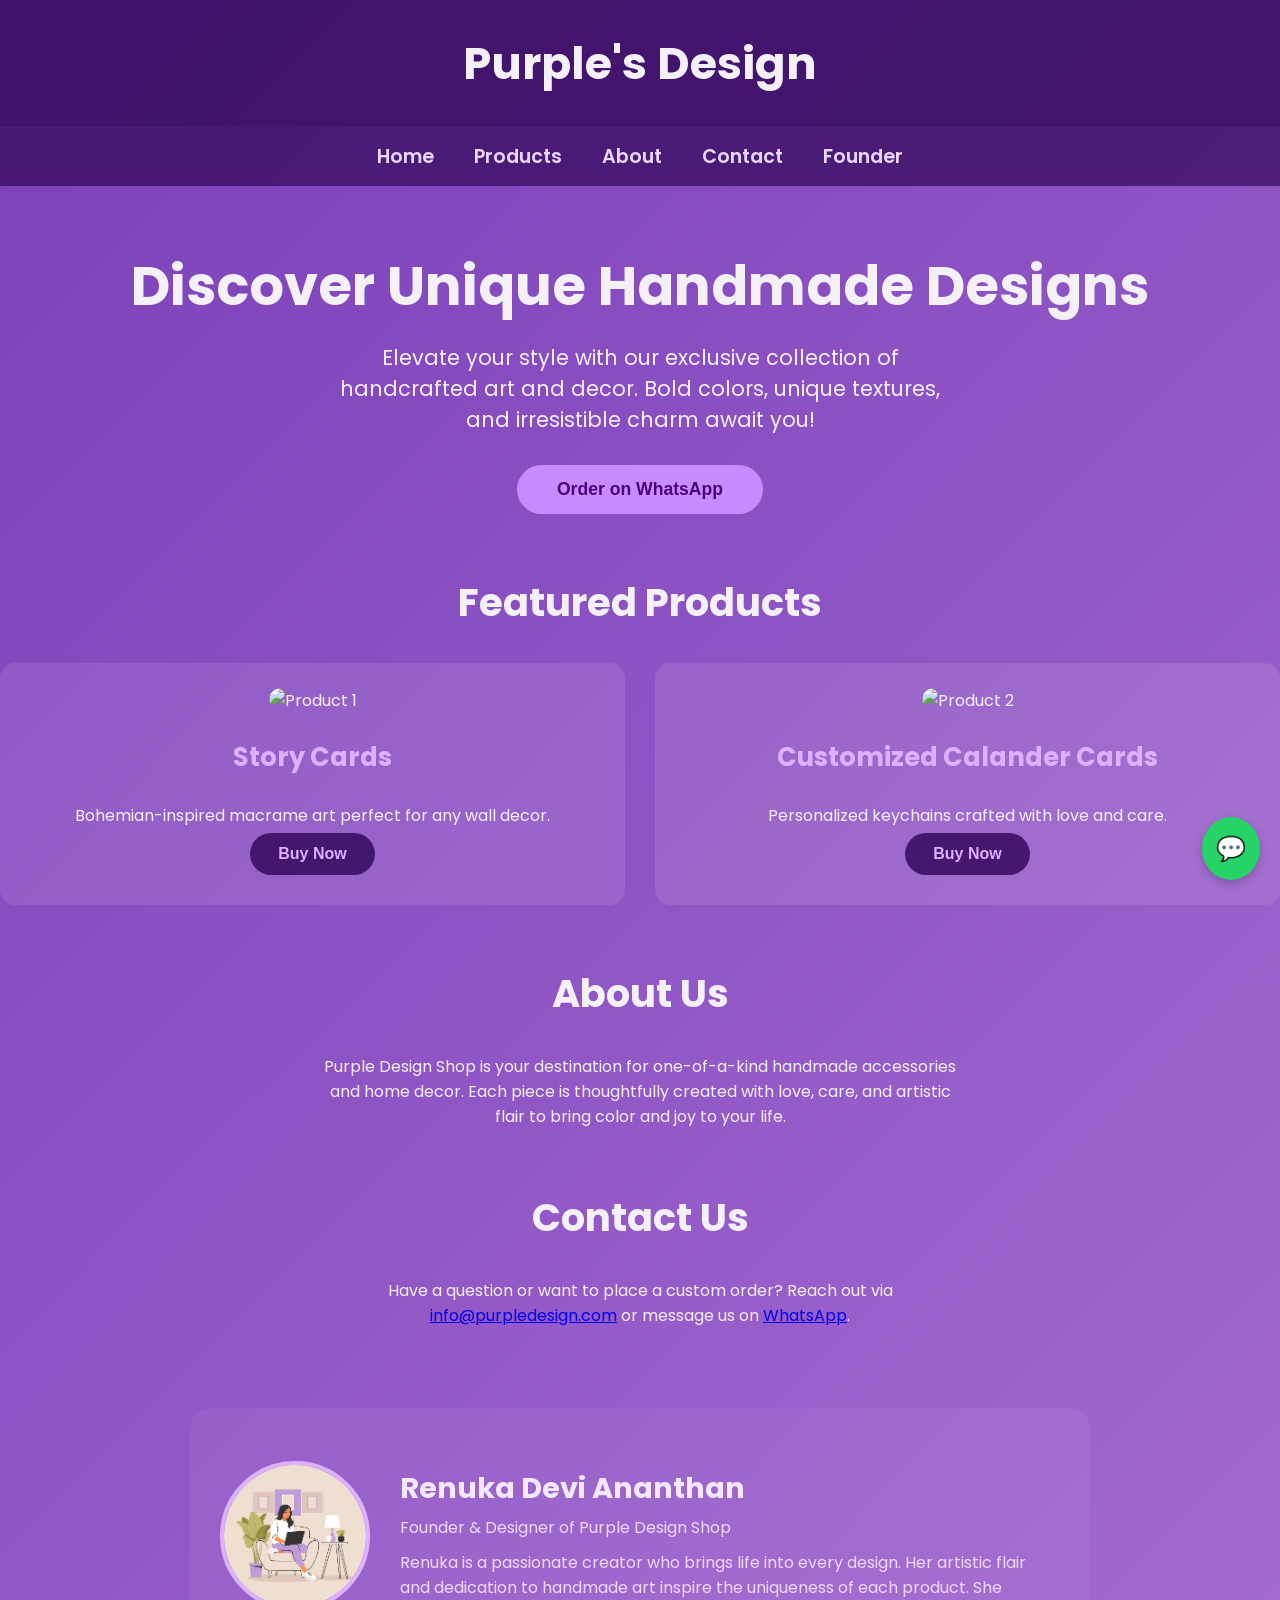
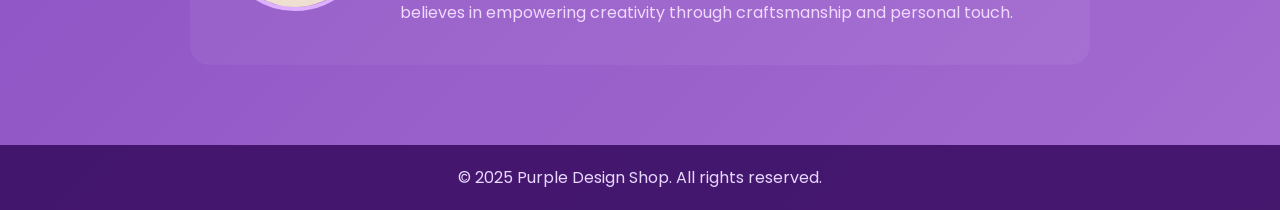
==== index.html @ c7cd1100 "Add files via upload" ====
<!DOCTYPE html>
<html lang="en">
<head>
  <meta charset="UTF-8" />
  <meta name="viewport" content="width=device-width, initial-scale=1" />
  <title>Purple's Design - To Loved One</title>
  <link href="https://fonts.googleapis.com/css2?family=Poppins:wght@300;600&display=swap" rel="stylesheet" />
  <link rel="stylesheet" href="style.css" />
  <link rel="icon" href="logo.png" />
</head>
<body>
  <header>Purple's Design</header>
  <nav>
    <a href="#home">Home</a>
    <a href="#products">Products</a>
    <a href="#about">About</a>
    <a href="#contact">Contact</a>
    <a href="#founder">Founder</a>
  </nav>
  <main>
    <section class="hero animate" id="home">
      <h1>Discover Unique Handmade Designs</h1>
      <p>Elevate your style with our exclusive collection of handcrafted art and decor. Bold colors, unique textures, and irresistible charm await you!</p>
      <button onclick="window.location.href='https://wa.me/919876543210'">Order on WhatsApp</button>
    </section>
    <section id="products" class="animate">
      <h2>Featured Products</h2>
      <div class="products">
        <div class="product-card">
          <img src="https://via.placeholder.com/300x200" alt="Product 1" />
          <h3>Story Cards</h3>
          <p>Bohemian-inspired macrame art perfect for any wall decor.</p>
          <button class="btn">Buy Now</button>
        </div>
        <div class="product-card">
          <img src="https://via.placeholder.com/300x200" alt="Product 2" />
          <h3>Customized Calander Cards</h3>
          <p>Personalized keychains crafted with love and care.</p>
          <button class="btn">Buy Now</button>
        </div>
      </div>
    </section>
    <section id="about" class="animate">
      <h2>About Us</h2>
      <p>Purple Design Shop is your destination for one-of-a-kind handmade accessories and home decor. Each piece is thoughtfully created with love, care, and artistic flair to bring color and joy to your life.</p>
    </section>
    <section id="contact" class="animate">
      <h2>Contact Us</h2>
      <p>Have a question or want to place a custom order? Reach out via <a href="mailto:info@purpledesign.com">info@purpledesign.com</a> or message us on <a href="https://wa.me/919876543210">WhatsApp</a>.</p>
    </section>
    <section id="founder" class="animate founder-section">
  <div class="founder-card">
    <img src="avatar2.jpg" alt="Founder" />
    <div class="founder-info">
      <h3>Renuka Devi Ananthan</h3>
      <p>Founder & Designer of Purple Design Shop</p>
      <p>
        Renuka is a passionate creator who brings life into every design. Her artistic flair and dedication to handmade art inspire the uniqueness of each product. She believes in empowering creativity through craftsmanship and personal touch.
      </p>
    </div>
  </div>
</section>

  </main>

  <a href="https://wa.me/919876543210" class="whatsapp-float" target="_blank" title="Chat on WhatsApp">💬</a>

  <footer>&copy; 2025 Purple Design Shop. All rights reserved.</footer>

  <script>
    const observer = new IntersectionObserver((entries) => {
      entries.forEach(entry => {
        if (entry.isIntersecting) {
          entry.target.classList.add("show");
        }
      });
    });

    document.querySelectorAll('.animate').forEach(el => observer.observe(el));
  </script>
</body>
</html>
---- style.css ----
/* Basic Reset & Global Styles */
* {
  box-sizing: border-box;
}
body {
  margin: 0;
  font-family: 'Poppins', sans-serif;
  background: linear-gradient(135deg, #7b3fb9, #a56cd1);
  color: #f3f0f7;
  min-height: 100vh;
  display: flex;
  flex-direction: column;
}

/* Header & Nav */
header {
  background: rgba(59, 15, 100, 0.9);
  text-align: center;
  padding: 30px 20px;
  font-size: 2.8rem;
  font-weight: 700;
}
nav {
  display: flex;
  justify-content: center;
  gap: 40px;
  background: rgba(59, 15, 100, 0.8);
  padding: 15px 0;
}
nav a {
  color: #e8d7ff;
  text-decoration: none;
  font-weight: 600;
  font-size: 1.2rem;
}

/* Hero Section */
.hero {
  text-align: center;
  margin-bottom: 60px;
}
.hero h1 {
  font-size: 3.4rem;
  margin-bottom: 15px;
}
.hero p {
  font-size: 1.3rem;
  max-width: 600px;
  margin: 0 auto;
}
.hero button {
  margin-top: 30px;
  background: #c98cff;
  border: none;
  padding: 14px 40px;
  border-radius: 50px;
  font-weight: 600;
  font-size: 1.1rem;
  cursor: pointer;
  color: #4b007d;
}

/* Product Cards */
.products {
  display: grid;
  grid-template-columns: repeat(auto-fit, minmax(280px, 1fr));
  gap: 30px;
}
.product-card {
  background: rgba(255, 255, 255, 0.1);
  border-radius: 15px;
  padding: 25px 20px;
  text-align: center;
}
.product-card img {
  width: 100%;
  border-radius: 12px;
}
.product-card h3 {
  color: #ddb1ff;
  font-size: 1.6rem;
}
.btn {
  background-color: rgba(59, 15, 100, 0.9);
  color: #ddb1ff;
  border: none;
  padding: 12px 28px;
  font-weight: 700;
  border-radius: 35px;
  cursor: pointer;
  font-size: 1rem;
  margin: 5px;
}
.btn-whatsapp {
  background: #25D366;
  color: white;
}

/* About, Contact, Founder */
section {
  margin-top: 60px;
}
section h2 {
  text-align: center;
  font-size: 2.4rem;
}
section p {
  max-width: 650px;
  margin: 0 auto;
  text-align: center;
}
/* Founder Section Enhancement */
.founder-section {
  margin: 80px auto;
  max-width: 900px;
  background: rgba(255, 255, 255, 0.05);
  border-radius: 20px;
  padding: 30px;
}
.founder-card {
  display: flex;
  align-items: center;
  gap: 30px;
  flex-wrap: wrap;
}
.founder-card img {
  width: 150px;
  height: 150px;
  object-fit: cover;
  border-radius: 50%;
  border: 4px solid #ddb1ff;
}
.founder-info h3 {
  font-size: 1.8rem;
  color: #f3e8ff;
  margin-bottom: 5px;
}
.founder-info p {
  font-size: 1rem;
  color: #f0d9ff;
  margin-bottom: 10px;
  text-align: left;
}


/* Footer */
footer {
  background: rgba(59, 15, 100, 0.9);
  text-align: center;
  color: #e8d7ff;
  padding: 20px 10px;
}

/* Animation Styles */
.animate {
  opacity: 0;
  transform: translateY(50px);
  transition: all 1s ease;
}
.animate.show {
  opacity: 1;
  transform: translateY(0);
}

/* WhatsApp Floating Button */
.whatsapp-float {
  position: fixed;
  bottom: 20px;
  right: 20px;
  background: #25D366;
  color: white;
  font-size: 24px;
  padding: 14px;
  border-radius: 50%;
  text-align: center;
  text-decoration: none;
  box-shadow: 0 4px 10px rgba(0, 0, 0, 0.2);
  z-index: 999;
}
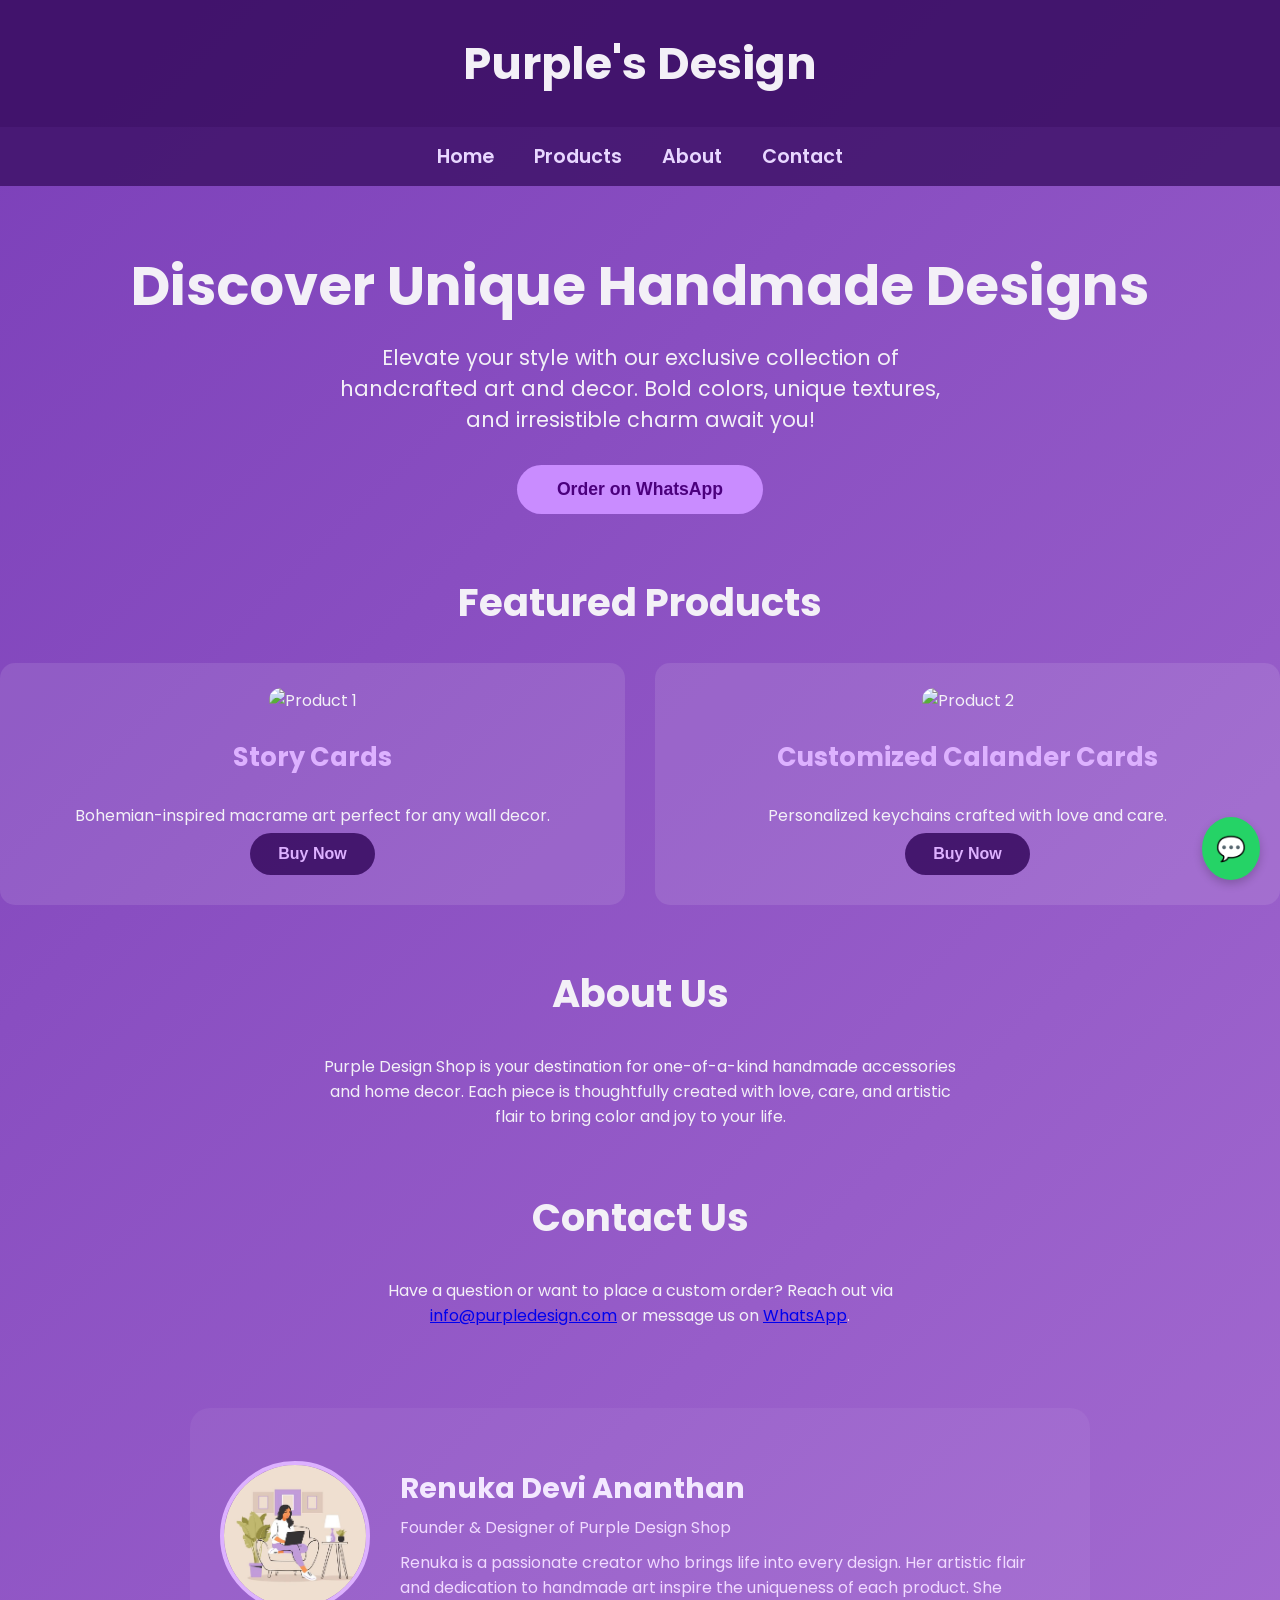
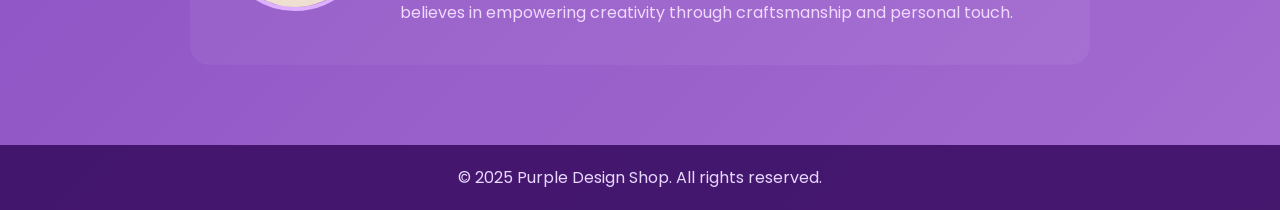
==== commit f40b0fd0: "Update index.html" ====
--- a/index.html
+++ b/index.html
@@ -16,7 +16,6 @@
     <a href="#products">Products</a>
     <a href="#about">About</a>
     <a href="#contact">Contact</a>
-    <a href="#founder">Founder</a>
   </nav>
   <main>
     <section class="hero animate" id="home">
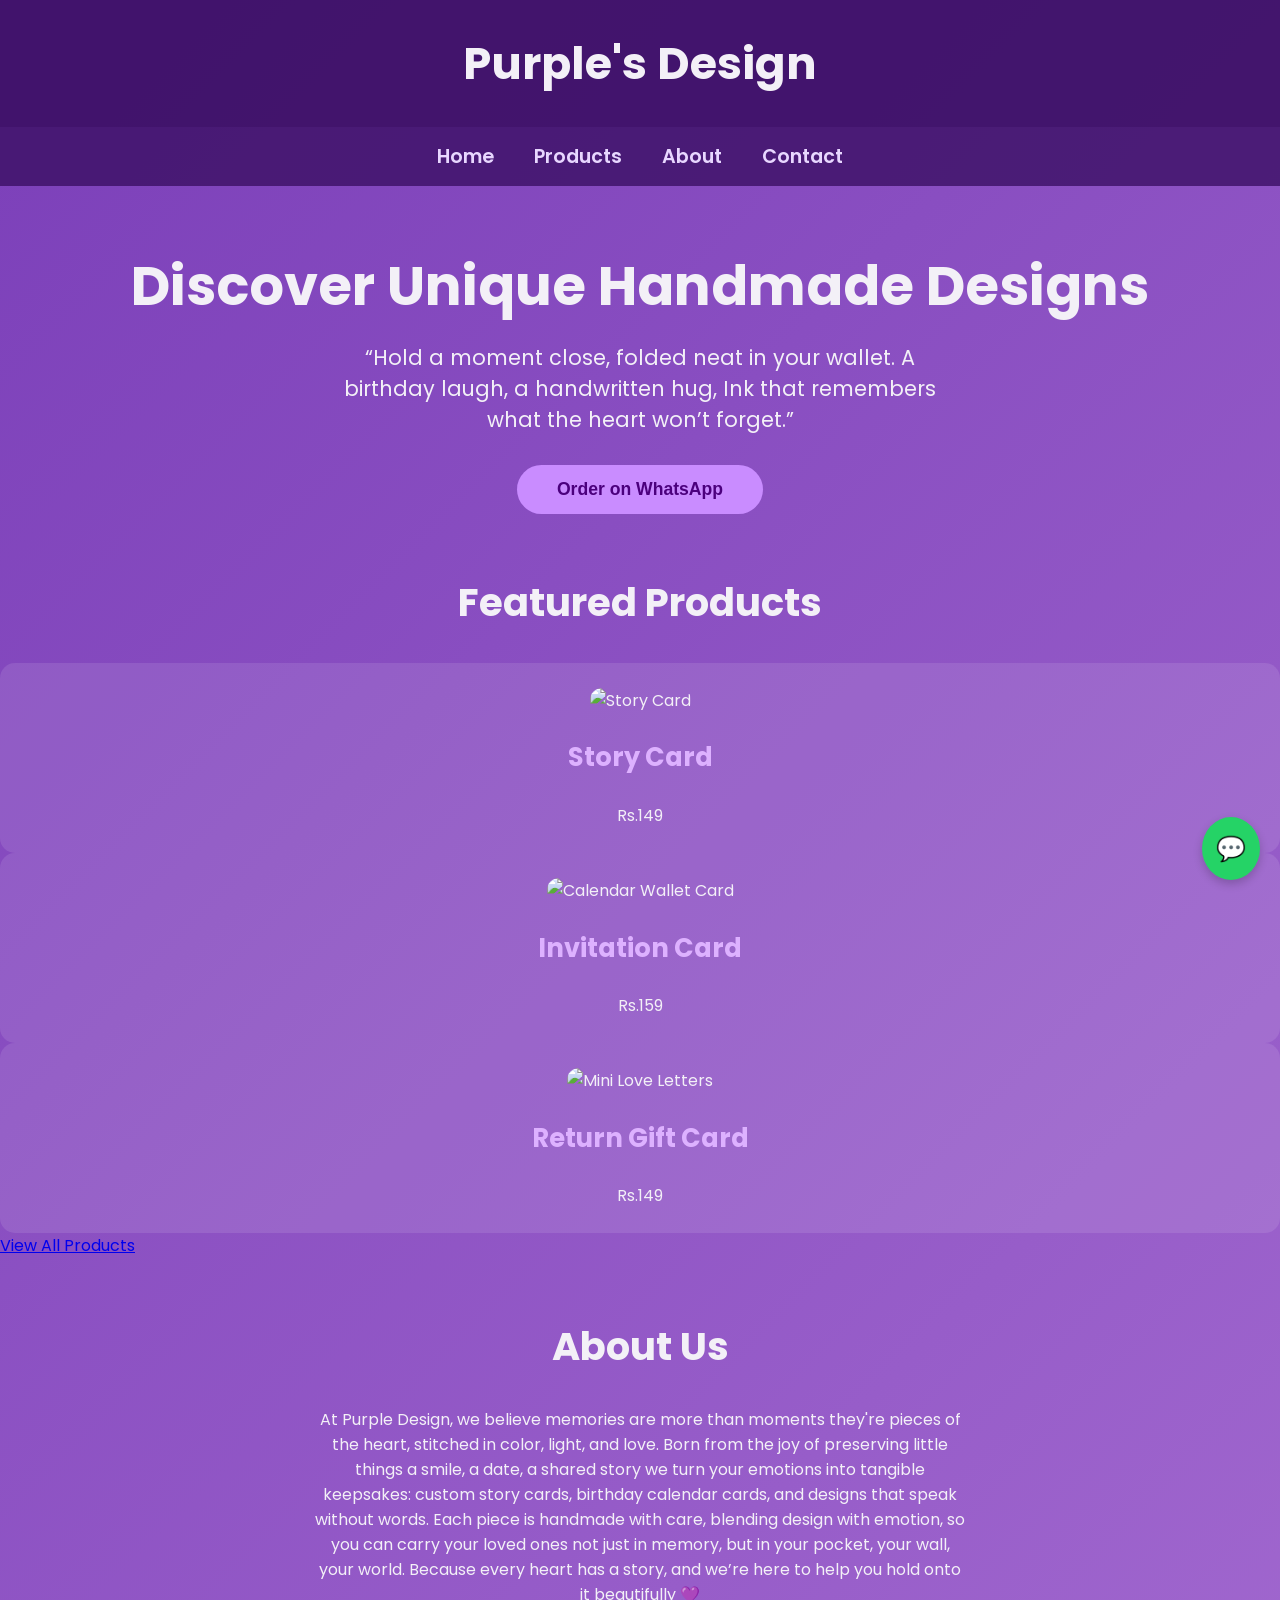
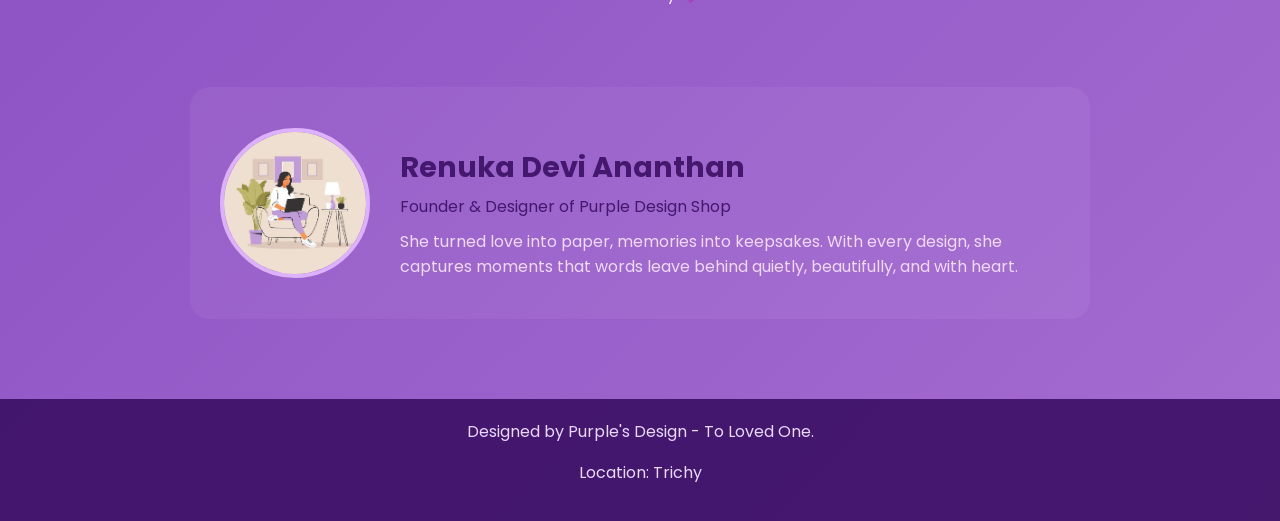
==== commit 053d3c89: "Update index.html" ====
--- a/index.html
+++ b/index.html
@@ -13,50 +13,70 @@
   <header>Purple's Design</header>
   <nav>
     <a href="#home">Home</a>
-    <a href="#products">Products</a>
+    <a href="product.html">Products</a>
     <a href="#about">About</a>
     <a href="#contact">Contact</a>
   </nav>
   <main>
     <section class="hero animate" id="home">
       <h1>Discover Unique Handmade Designs</h1>
-      <p>Elevate your style with our exclusive collection of handcrafted art and decor. Bold colors, unique textures, and irresistible charm await you!</p>
+      <p>“Hold a moment close, folded neat in your wallet.
+A birthday laugh, a handwritten hug,
+Ink that remembers what the heart won’t forget.”</p>
       <button onclick="window.location.href='https://wa.me/919876543210'">Order on WhatsApp</button>
     </section>
-    <section id="products" class="animate">
-      <h2>Featured Products</h2>
-      <div class="products">
-        <div class="product-card">
-          <img src="https://via.placeholder.com/300x200" alt="Product 1" />
-          <h3>Story Cards</h3>
-          <p>Bohemian-inspired macrame art perfect for any wall decor.</p>
-          <button class="btn">Buy Now</button>
-        </div>
-        <div class="product-card">
-          <img src="https://via.placeholder.com/300x200" alt="Product 2" />
-          <h3>Customized Calander Cards</h3>
-          <p>Personalized keychains crafted with love and care.</p>
-          <button class="btn">Buy Now</button>
-        </div>
-      </div>
-    </section>
+    <section class="home-products">
+  <h2>Featured Products</h2>
+  <div class="product-grid">
+    <div class="product-card">
+      <img src="story.jpg" alt="Story Card">
+      <h3>Story Card</h3>
+      <p>Rs.149</p>
+    </div>
+    <div class="product-card">
+      <img src="haldi.jpg" alt="Calendar Wallet Card">
+      <h3>Invitation Card</h3>
+      <p>Rs.159</p>
+    </div>
+    <div class="product-card">
+      <img src="return.jpg" alt="Mini Love Letters">
+      <h3>Return Gift Card</h3>
+      <p>Rs.149</p>
+    </div>
+  </div>
+  <div class="view-more">
+    <a href="product.html" class="btn-purple">View All Products</a>
+  </div>
+</section>
+
     <section id="about" class="animate">
       <h2>About Us</h2>
-      <p>Purple Design Shop is your destination for one-of-a-kind handmade accessories and home decor. Each piece is thoughtfully created with love, care, and artistic flair to bring color and joy to your life.</p>
-    </section>
-    <section id="contact" class="animate">
-      <h2>Contact Us</h2>
-      <p>Have a question or want to place a custom order? Reach out via <a href="mailto:info@purpledesign.com">info@purpledesign.com</a> or message us on <a href="https://wa.me/919876543210">WhatsApp</a>.</p>
+      <p>At Purple Design, we believe memories are more than moments
+they're pieces of the heart, stitched in color, light, and love.
+
+Born from the joy of preserving little things  a smile, a date, a shared story
+we turn your emotions into tangible keepsakes:
+custom story cards, birthday calendar cards, and designs that speak without words.
+
+Each piece is handmade with care,
+blending design with emotion,
+so you can carry your loved ones not just in memory,
+but in your pocket, your wall, your world.
+
+Because every heart has a story,
+and we’re here to help you hold onto it beautifully 💜</p>
     </section>
     <section id="founder" class="animate founder-section">
   <div class="founder-card">
     <img src="avatar2.jpg" alt="Founder" />
     <div class="founder-info">
-      <h3>Renuka Devi Ananthan</h3>
-      <p>Founder & Designer of Purple Design Shop</p>
-      <p>
-        Renuka is a passionate creator who brings life into every design. Her artistic flair and dedication to handmade art inspire the uniqueness of each product. She believes in empowering creativity through craftsmanship and personal touch.
-      </p>
+      <h3 style="color: rgba(59, 15, 100, 0.9);">Renuka Devi Ananthan</h3>
+      <p style="color: rgba(59, 15, 100, 0.9);">Founder & Designer of Purple Design Shop</p>
+      <p>She turned love into paper,
+memories into keepsakes.
+With every design,
+she captures moments that words leave behind 
+quietly, beautifully, and with heart.</p>
     </div>
   </div>
 </section>
@@ -65,7 +85,7 @@
 
   <a href="https://wa.me/919876543210" class="whatsapp-float" target="_blank" title="Chat on WhatsApp">💬</a>
 
-  <footer>&copy; 2025 Purple Design Shop. All rights reserved.</footer>
+  <footer>Designed by Purple's Design - To Loved One. <p>Location: Trichy</p></footer>
 
   <script>
     const observer = new IntersectionObserver((entries) => {
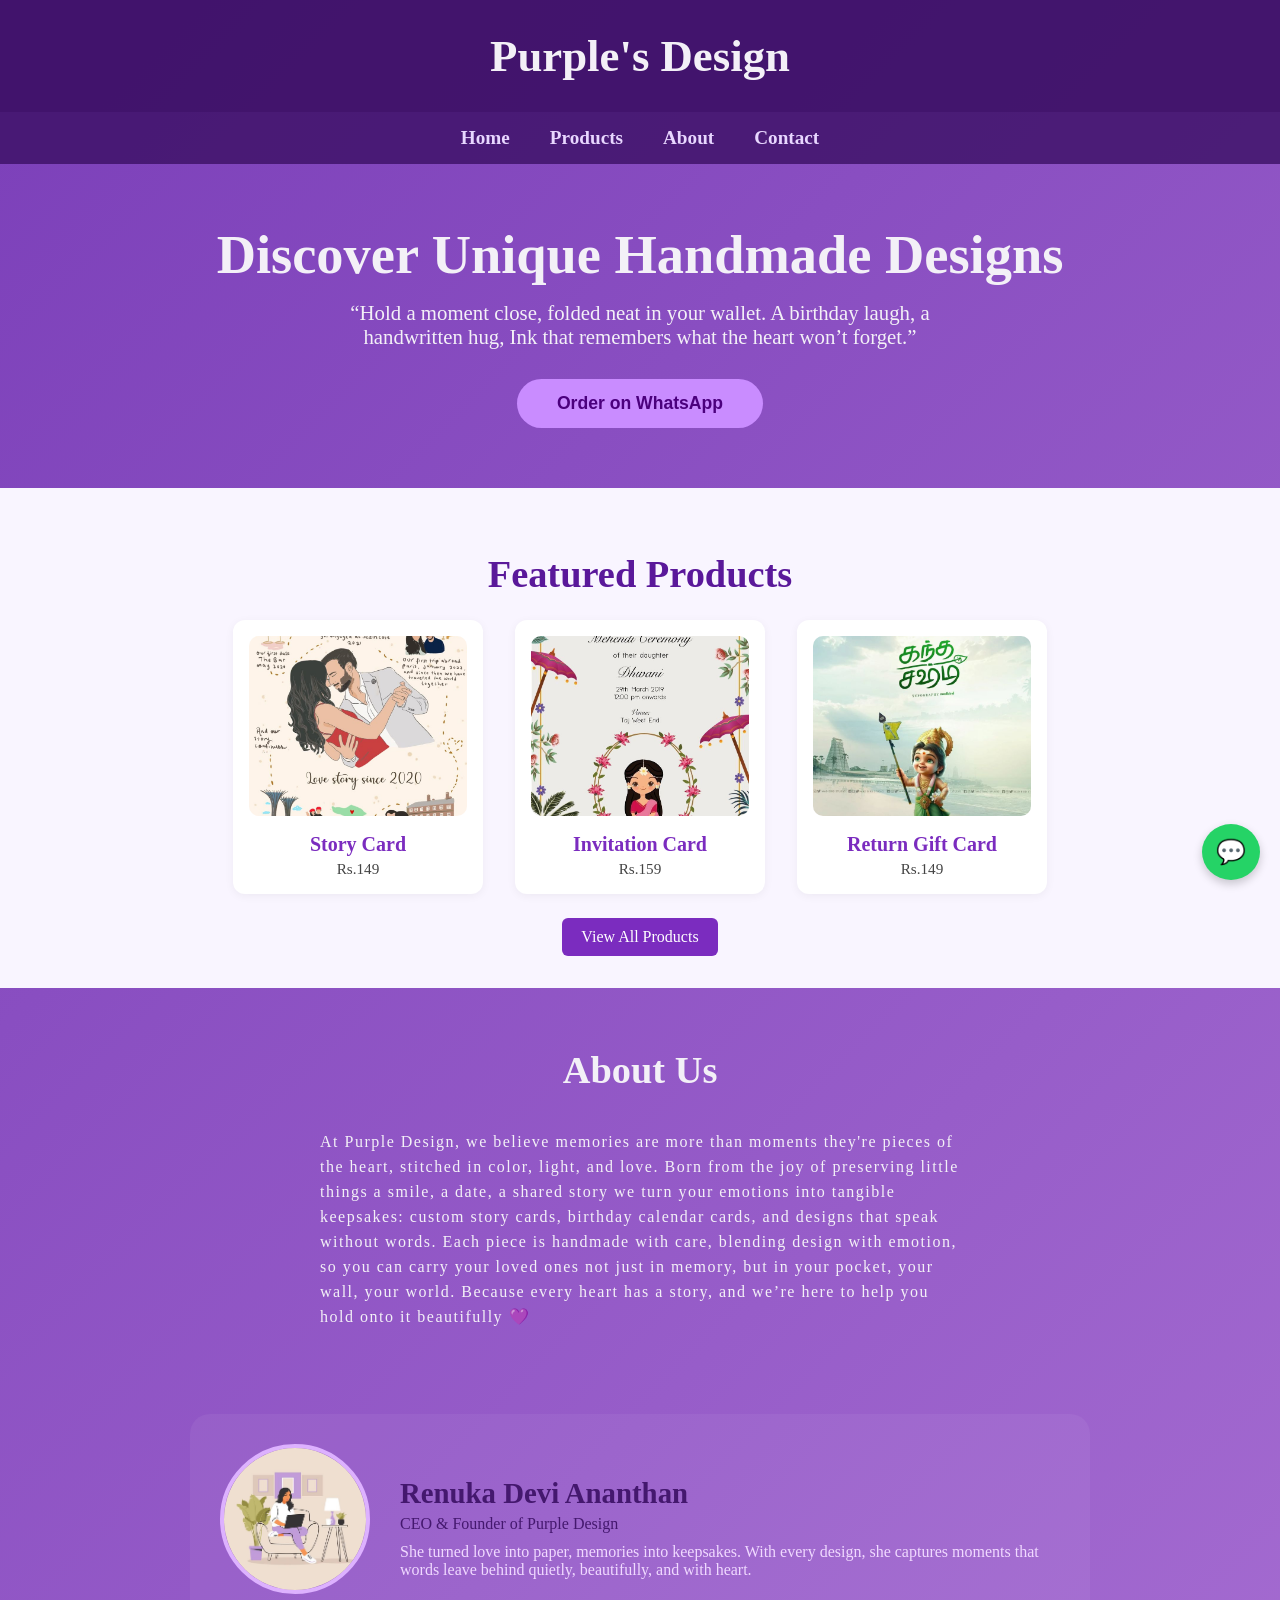
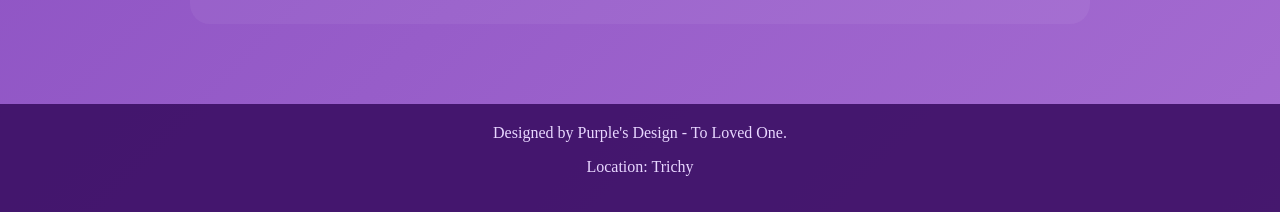
==== commit 4855f5a1: "Update index.html" ====
--- a/index.html
+++ b/index.html
@@ -71,7 +71,7 @@
     <img src="avatar2.jpg" alt="Founder" />
     <div class="founder-info">
       <h3 style="color: rgba(59, 15, 100, 0.9);">Renuka Devi Ananthan</h3>
-      <p style="color: rgba(59, 15, 100, 0.9);">Founder & Designer of Purple Design Shop</p>
+      <p style="color: rgba(59, 15, 100, 0.9);">CEO & Founder of Purple Design</p>
       <p>She turned love into paper,
 memories into keepsakes.
 With every design,
--- a/style.css
+++ b/style.css
@@ -5,7 +5,7 @@
 }
 body {
   margin: 0;
-  font-family: 'Poppins', sans-serif;
+  font-family: Cambria, Cochin, Georgia, Times, 'Times New Roman', serif;
   background: linear-gradient(135deg, #7b3fb9, #a56cd1);
   color: #f3f0f7;
   min-height: 100vh;
@@ -97,7 +97,15 @@
   color: white;
 }
 
-/* About, Contact, Founder */
+#about p{
+  letter-spacing: 1.5px;
+  line-height: 25px;
+  text-align: left;
+  padding: 5px;
+}
+.mail {
+  text-align: left;
+}
 section {
   margin-top: 60px;
 }
@@ -142,7 +150,68 @@
   margin-bottom: 10px;
   text-align: left;
 }
-
+.home-products {
+  padding: 2rem;
+  background-color: #f9f5ff;
+  text-align: center;
+}
+
+.home-products h2 {
+  color: #5a189a;
+  margin-bottom: 1.5rem;
+}
+
+.product-grid {
+  display: flex;
+  justify-content: center;
+  gap: 2rem;
+  flex-wrap: wrap;
+}
+
+.product-card {
+  background: white;
+  padding: 1rem;
+  border-radius: 12px;
+  box-shadow: 0 2px 10px rgba(0, 0, 0, 0.05);
+  width: 250px;
+}
+
+.product-card img {
+  width: 100%;
+  height: 180px;
+  object-fit: cover;
+  border-radius: 10px;
+}
+
+.product-card h3 {
+  color: #7b2cbf;
+  margin: 0.8rem 0 0.3rem;
+  font-size: 20px;
+}
+
+.product-card p {
+  color: #444;
+  font-size: 0.95rem;
+}
+
+.view-more {
+  margin-top: 1.5rem;
+}
+
+.btn-purple {
+  display: inline-block;
+  padding: 0.6rem 1.2rem;
+  background-color: #7b2cbf;
+  color: white;
+  border-radius: 6px;
+  text-decoration: none;
+  font-weight: 500;
+  transition: background 0.3s;
+}
+
+.btn-purple:hover {
+  background-color: #5a189a;
+}
 
 /* Footer */
 footer {
